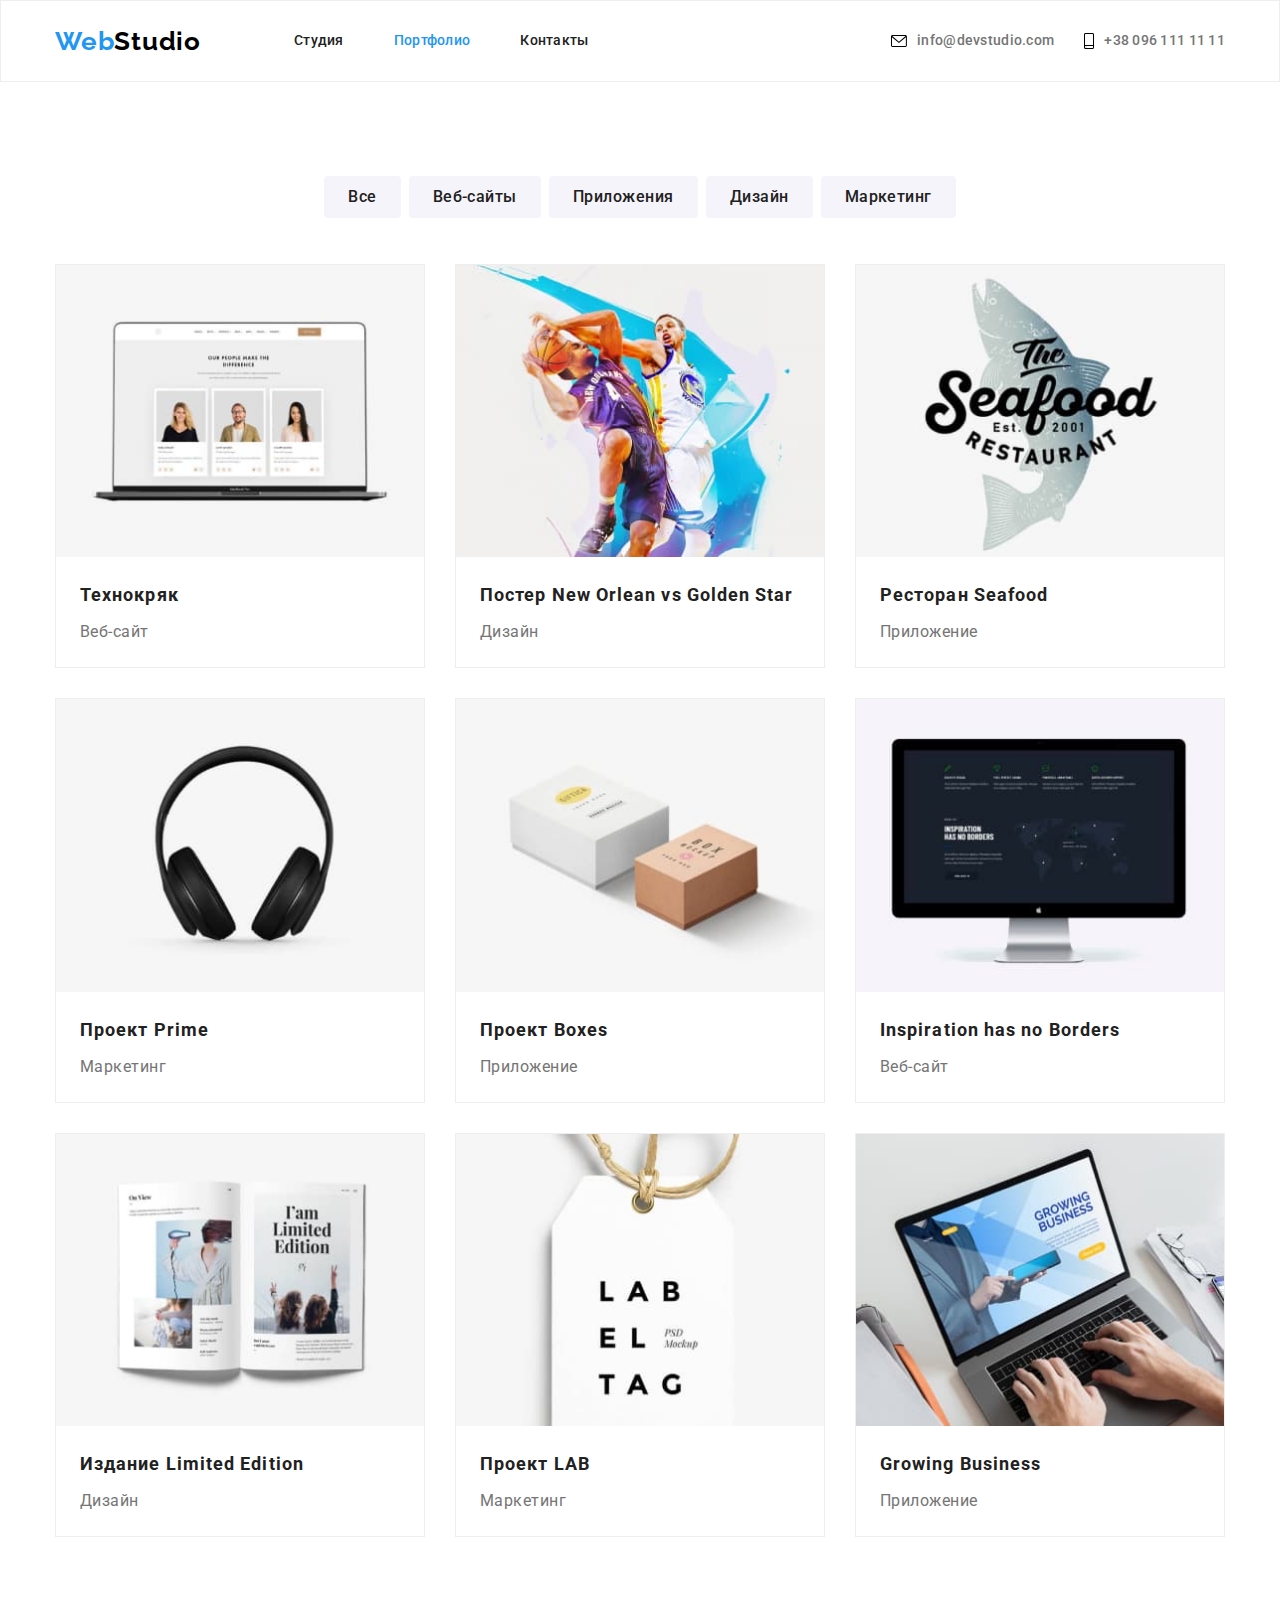
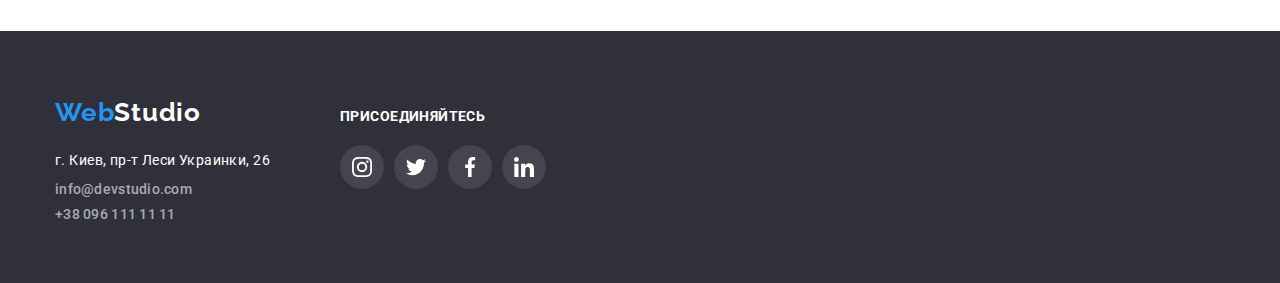
==== portfolio.html @ 32f01237 "склонировала репозиторий и внесла в него файлы 4 работы" ====
<!DOCTYPE html>
<html lang="ru">

<head>
    <meta charset="UTF-8">
    <meta name="viewport" content="width=device-width, initial-scale=1.0">
    <title>Портфолио</title>
    <link
        href="https://fonts.googleapis.com/css2?family=Raleway:wght@700&family=Roboto:wght@400;500;700;900&display=swap"
        rel="stylesheet">
    <link rel="stylesheet"
        href="https://cdnjs.cloudflare.com/ajax/libs/modern-normalize/1.0.0/modern-normalize.min.css" />
    <link rel="stylesheet" href="./css/common.css">
    <link rel="stylesheet" href="./css/portfolio.css">
</head>

<body class="body">
    <!-- Шапка -->
    <header class="header">
        <div class="container">
            <div class="main-header">
                <nav class="main-nav">
                    <a href="./index.html" class="logo"><span class="logo-web">Web</span>Studio</a>
                    <ul class="site-nav list">
                        <li class="item"><a href="./index.html" class="link">Студия</a></li>
                        <li class="item"><a href="./portfolio.html" class="link current">Портфолио</a></li>
                        <li class="item"><a href="#address" class="link">Контакты</a></li>
                    </ul>
                </nav>
                <ul class="header-item list">
                    <li class="item">
                        <a class="link" href="mailto:info@devstudio.com">
                            <svg class="link-icon" width="16" height="12">
                                <use href="./images/sprite.svg#icon-envelope"></use>
                            </svg>
                            info@devstudio.com</a>
                    </li>
                    <li class="item">
                        <a class="link" href="tel:+380961111111">
                            <svg class="link-icon" width="10" height="16">
                                <use href="./images/sprite.svg#icon-smartphone"></use>
                            </svg>
                            +38 096 111 11 11</a>
                    </li>
                </ul>
            </div>
        </div>
    </header>

    <main>
        <!-- Проекты -->
        <section class="project">
            <div class="container">
                <h1 hidden>Проекты</h1>
                <div class="button-project">
                    <ul class="project-list list">
                        <li class="project-btn"><button type="button" class="button secondary">Все</button></li>
                        <li class="project-btn"><button type="button" class="button secondary">Веб-сайты</button></li>
                        <li class="project-btn"><button type="button" class="button secondary">Приложения</button></li>
                        <li class="project-btn"><button type="button" class="button secondary">Дизайн</button></li>
                        <li class="project-btn"><button type="button" class="button secondary">Маркетинг</button></li>
                    </ul>
                </div>
                <ul class="content list">
                    <li class="main-list">
                        <div class="project-img">
                            <img src="./images/img-7.jpg" width="370" height="294" alt="открытый лаптоп">
                            <div class="button-list">
                                <h2 class="title">Технокряк</h2>
                                <p class="text">Веб-сайт</p>
                            </div>
                        </div>
                    </li>
                    <li class="main-list">
                        <div class="project-img">
                            <img src="./images/img-8.jpg" width="370" height="294" alt="двое мужчин играют в баскетбол">
                            <div class="button-list">
                                <h2 class="title">Постер New Orlean vs Golden Star</h2>
                                <p class="text">Дизайн</p>
                            </div>
                        </div>
                    </li>
                    <li class="main-list">
                        <div class="project-img">
                            <img src="./images/img-9.jpg" width="370" height="294" alt="логотип ресторана">
                            <div class="button-list">
                                <h2 class="title">Ресторан Seafood</h2>
                                <p class="text">Приложение</p>
                            </div>
                        </div>
                    </li>
                    <li class="main-list">
                        <div class="project-img">
                            <img src="./images/img-10.jpg" width="370" height="294" alt="наушники">
                            <div class="button-list">
                                <h2 class="title">Проект Prime</h2>
                                <p class="text">Маркетинг</p>
                            </div>
                        </div>
                    </li>
                    <li class="main-list">
                        <div class="project-img">
                            <img src="./images/img-11.jpg" width="370" height="294" alt="две коробочки">
                            <div class="button-list">
                                <h2 class="title">Проект Boxes</h2>
                                <p class="text">Приложение</p>
                            </div>
                        </div>
                    </li>
                    <li class="main-list">
                        <div class="project-img">
                            <img src="./images/img-12.jpg" width="370" height="294" alt="монитор">
                            <div class="button-list">
                                <h2 class="title">Inspiration has no Borders</h2>
                                <p class="text">Веб-сайт</p>
                            </div>
                        </div>
                    </li>
                    <li class="main-list">
                        <div class="project-img">
                            <img src="./images/img-13.jpg" width="370" height="294" alt="открытая книга">
                            <div class="button-list">
                                <h2 class="title">Издание Limited Edition</h2>
                                <p class="text">Дизайн</p>
                            </div>
                        </div>
                    </li>
                    <li class="main-list">
                        <div class="project-img">
                            <img src="./images/img-14.jpg" width="370" height="294" alt="подвеска рекламы">
                            <div class="button-list">
                                <h2 class="title">Проект LAB</h2>
                                <p class="text">Маркетинг</p>
                            </div>
                        </div>
                    </li>
                    <li class="main-list">
                        <div class="project-img">
                            <img src="./images/img-15.jpg" width="370" height="294" alt="руки на лаптопе">
                            <div class="button-list">
                                <h2 class="title">Growing Business</h2>
                                <p class="text">Приложение</p>
                            </div>
                        </div>
                    </li>
                </ul>
            </div>

        </section>
    </main>

    <!-- Подвал -->
    <footer class="footer">
        <div class="container container-icon">
            <div>
                <div class="footer-logo">
                    <a href="./index.html" class="logo-footer"><span class="logo-web">Web</span>Studio</a>
                </div>
                    <address class="address" id="address">
                        г. Киев, пр-т Леси Украинки, 26 <br>
                        <div class="mail">
                            <a href="mailto:info@devstudio.com" class="link">info@devstudio.com</a>
                        </div>
                        <div class="tel">
                            <a href="tel:+380961111111" class="link">+38 096 111 11 11</a>
                        </div>
                    </address>
            </div>

            <div class="footer-icon">
                <h2 class="footer-title">ПРИСОЕДИНЯЙТЕСЬ</h2>
                <ul class="list footer-item">
                    <li class="footer-list">
                        <a class="footer-link" href="https://www.instagram.com/" target="_blank"
                            rel="noopener noreferer" aria-label="instagram">
                            <svg class="footer-svg">
                                <use href="./images/sprite.svg#icon-instagram"></use>
                            </svg>
                        </a>
                    </li>
                    <li class="footer-list">
                        <a class="footer-link" href="https://www.twitter.com/" target="_blank" rel="noopener noreferer"
                            aria-label="twitter">
                            <svg class="footer-svg">
                                <use href="./images/sprite.svg#icon-twitter"></use>
                            </svg>
                        </a>
                    </li>
                    <li class="footer-list">
                        <a class="footer-link" href="https://www.facebook.com/" target="_blank" rel="noopener noreferer"
                            aria-label="facebook">
                            <svg class="footer-svg">
                                <use href="./images/sprite.svg#icon-facebook"></use>
                            </svg>
                        </a>
                    </li>
                    <li class="footer-list">
                        <a class="footer-link" href="https://www.linkedin.com/" target="_blank" rel="noopener noreferer"
                            aria-label="linkedin">
                            <svg class="footer-svg">
                                <use href="./images/sprite.svg#icon-linkedin"></use>
                            </svg>
                        </a>
                    </li>
                </ul>
            </div>
        </div>
    </footer>
</body>

</html>
---- css/common.css ----
:root {
    --primary-text-color: #757575;
    --title-text-color: #212121;
    --accent-color: #2196F3;
    --button-color: #FFFFFF;
    --primary-br-color:#FFFFFF;
    --secondary-br-color:#F5F4FA;
    --footer-br-color: #2F303A;
}




/* основной цвет текста #757575 */
/* вторичный цвет текста #212121 */
/* акцент #2196F3 */
/* кнопка #FFFFFF */
/* первичный цвет заливки #FFFFFF */
/* вторичный цвет заливки  #F5F4FA */
/* цвет заливки подвала #2F303A */






/* portfolio.css */


/* body */

.body {
    background-color: #ffffff;
    color: var(--primary-text-color);
    font-family: Roboto, sans-serif;
}

/* header */

.header {
    background-color: #ffffff;
    color: var(--title-text-color);
}

/* logo */

.logo{
    color: #000000 ;
    font-family: Raleway, sans-serif;

    font-weight: 700;
    font-size: 26px;
    line-height: 1.19;
    letter-spacing: 0.03em;
    text-decoration: none;
}

.logo-footer {
    color: #FFFFFF;
}

.logo-web {
   color:var(--accent-color);
}

.list {
    list-style: none;
}

/* site-nav */

.site-nav .link {
    color: var(--title-text-color);
}

.site-nav .link:hover,
.site-nav .link:focus {
    color: var(--accent-color);
}

.site-nav .link.current {
    color: var(--accent-color);
}

/* link-nav */

.link-nav .link {
    color: var(--primary-text-color);
}

.link-nav .link:hover,
.link-nav .link:focus {
    color:  var(--accent-color);
}

.button {
    color: var(--title-text-color);
    background-color: var(--accent-color);
}

/* footer */

.footer {
    background-color: var(--footer-br-color);
}

.address {
    color: #FFFFFF;
}

.footer .link {
    color: rgba(255, 255, 255, 0.6)
}
---- css/portfolio.css ----
:root {
    --primary-text-color: #757575;
    --title-text-color: #212121;
    --accent-color: #2196F3;
    --button-color: #FFFFFF;
    --primary-br-color:#FFFFFF;
    --secondary-br-color:#F5F4FA;
    --footer-br-color: #2F303A;
}

/* body */

.body {
    background-color: #ffffff;
    color: var(--primary-text-color);

    font-family: Roboto, sans-serif;
}

img {
    display: block;
    max-width: 100%;
    height: auto;
}


.list {
    list-style: none;
    padding: 0;
    margin: 0;
}

.header {
    border: 1px solid rgba(238, 238, 238, 1);
}

.project {
    padding-top: 94px;
    padding-bottom: 94px;
}

.project-list {
    display: flex;
    justify-content: center;
    height: 54px;
}

.content {
    display: flex;
    flex-wrap: wrap;
}


.project-list .project-btn + .project-btn {
    margin-left: 8px;
}


.project-img {
    border: 1px solid rgba(238, 238, 238, 1);
    width: 370px;
}

.main-list {
    margin-right: 30px;
    margin-bottom: 30px;
}


.main-list:nth-child(3n) {
    margin-right: 0;
}

.main-list:nth-last-child(-n+3) {
    margin-bottom: 0px;
}

.project-img:hover {
    box-shadow: 0px 1px 1px rgba(0, 0, 0, 0.12), 0px 4px 4px
    rgba(0, 0, 0, 0.06), 1px 4px 6px
    rgba(0, 0, 0, 0.16);
}

.project-img .title {
    margin-top: 0;
    margin-bottom: 0;
}

.project-img .text {
    margin-top: 0;
    margin-bottom: 0;
}

.container {
    margin-left: auto;
    margin-right: auto;
    width: 1200px;
    padding-right: 15px;
    padding-left: 15px;
}

/* main-nav */

.main-nav {
    align-items: center;
    display: flex;
}

.main-header {
    align-items: center;
    display: flex;
}

/* logo */

.logo{
    color: #000000 ;
    font-family: Raleway, sans-serif;

    font-weight: 700;
    font-size: 26px;
    line-height: 1.19;
    letter-spacing: 0.03em;
    text-decoration: none;
}


.logo-footer {
    color: #FFFFFF;
    font-family: Raleway, sans-serif;

    font-weight: 700;
    font-size: 26px;
    line-height: 1.19;
    letter-spacing: 0.03em;
    text-decoration: none;
}

/* nav */

.site-nav {
    margin-left: 93px;
    display: flex;
}

.site-nav .item + .item {
    margin-left: 50px;
}

.site-nav .link {
    display: block;
    padding-top: 32px;
    padding-bottom: 32px;
    color: var(--title-text-color);
    font-family: Roboto;

    font-weight: 500;
    font-size: 14px;
    line-height: 1.14;
    letter-spacing: 0.02em;
    text-decoration: none;
}

/* header-item */

.header-item {
    display: flex;
    align-items: center;
    margin-left: auto;
}


.header-item .item + .item {
    margin-left: 30px;
}

.link {
    font-family: Roboto;
    font-style: normal;
    font-weight: 500;
    font-size: 14px;
    line-height: 1.14;
    letter-spacing: 0.02em;
    display: flex;
    align-items: center;
}

.link-icon {
    margin-right: 10px;
}

.header-item .link {
    color: var(--primary-text-color);
    text-decoration: none;
}

.link:hover,
.link:focus {
    color: var(--accent-color);
}

.link:hover .link-icon,
.link:focus .linl-icon {
    fill: var(--accent-color);
}

/* title */

.title {
    color: var(--title-text-color);
}

.list .title {
    font-weight: 700;
    font-size: 18px;
    line-height: 2;
    letter-spacing: 0.06em;
}

/* button */

.button {
    color:var(--title-text-color);
    background-color: var(--accent-color);
    font-weight: 500;
    font-size: 16px;
    line-height: 1.62;
    text-align: center;
    letter-spacing: 0.03em;
}

.button-list{
    padding: 20px 24px;
}

.button-list .title {
margin-bottom: 4px;
}


.button-project {
    margin-bottom: 34px;
}

.button.secondary {
    padding: 6px 22px;
    border-radius: 4px;
    border-color: transparent;
    background: var(--secondary-br-color);
}

.button:hover,
.button:focus {
    color: var(--button-color);
    background-color: var(--accent-color);
}

/* text */

.list .text {
    font-weight: 400;
    font-size: 16px;
    line-height: 1.87;
    letter-spacing: 0.03em;
}

/* footer */

.footer {
    height: 252px;
    margin-left: auto;
    margin-right: auto;
    padding-top: 66px;
    padding-bottom: 54px;
    background-color: var(--footer-br-color);
    font-style: normal;
    font-weight: 400;
    font-size: 14px;
    line-height: 1.71;
    letter-spacing: 0.03em;
}

.footer-logo {
    margin-bottom: 20px;
}

.mail {
    margin-top: 9px;
    margin-bottom: 9px;
}


.address {
    color: #ffffff;
    font-style: normal;
}


.footer .link {
    color: rgba(255, 255, 255, 0.6);
    text-decoration: none;
}


.footer-title {
    display: block;
    margin-top: 0;
    margin-bottom: 20px;
}

.footer-item {
    display: flex;
}

.footer-link {
    display: flex;
    width: 44px;
    height: 44px;
    background-color: rgba(255, 255, 255, 0.1);
    justify-content: center;
    align-items: center;
    border: 1px solid transparent;
    border-radius: 50%;
}

.footer-list:not(:last-child) {
    margin-right: 10px;
}

.footer-link:hover,
.footer-link:focus {
    background-color: var(--accent-color);
}

.footer-title {
    color: var(--button-color);
    font-family: Roboto;
    font-style: normal;
    font-weight: 700;
    font-size: 14px;
    line-height: 1.14;
    letter-spacing: 0.03em;
}

.footer-icon {
    margin-left: 70px;
}


.footer-svg {
    width: 20px;
    height: 20px;
    fill: var(--button-color);
}

.container-icon {
    display: flex;
    align-items: baseline;
}
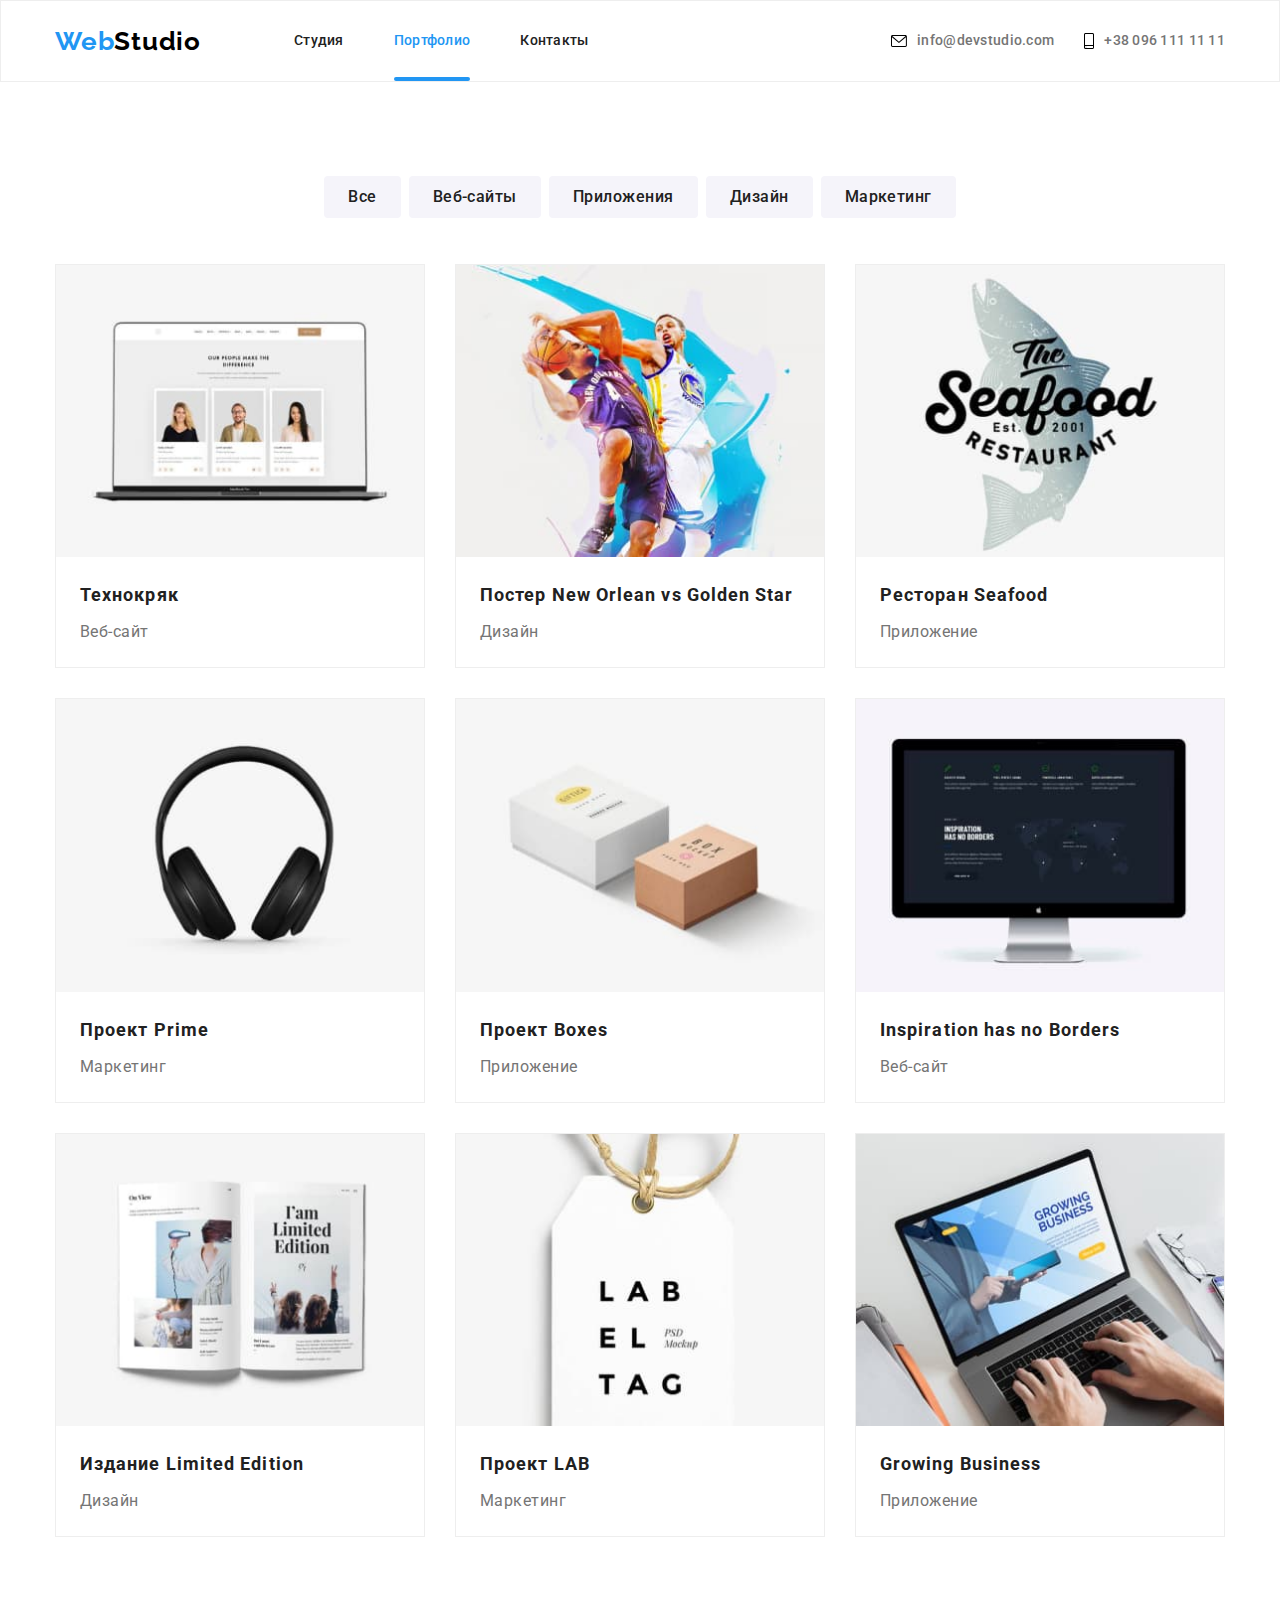
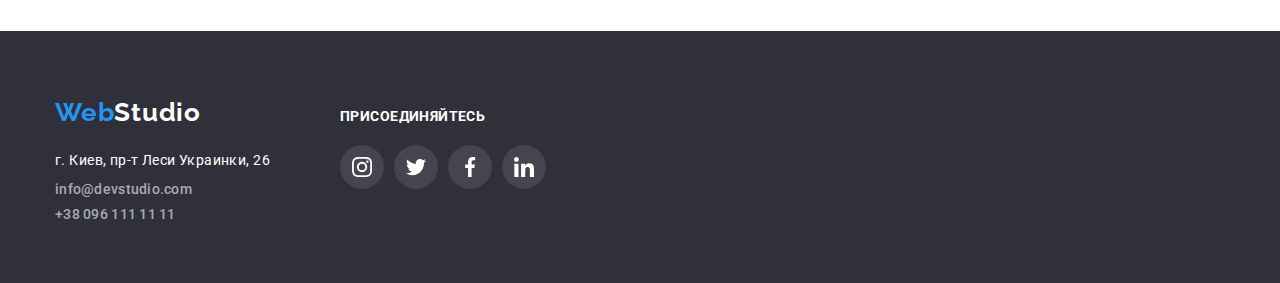
==== commit 2d74ab58: "Сделала синий оверлей, который выезжает" ====
--- a/portfolio.html
+++ b/portfolio.html
@@ -22,9 +22,9 @@
                 <nav class="main-nav">
                     <a href="./index.html" class="logo"><span class="logo-web">Web</span>Studio</a>
                     <ul class="site-nav list">
-                        <li class="item"><a href="./index.html" class="link">Студия</a></li>
-                        <li class="item"><a href="./portfolio.html" class="link current">Портфолио</a></li>
-                        <li class="item"><a href="#address" class="link">Контакты</a></li>
+                        <li class="item"><a href="./index.html" class="header-link">Студия</a></li>
+                        <li class="item"><a href="./portfolio.html" class="header-link current">Портфолио</a></li>
+                        <li class="item"><a href="#address" class="header-link">Контакты</a></li>
                     </ul>
                 </nav>
                 <ul class="header-item list">
@@ -61,89 +61,136 @@
                         <li class="project-btn"><button type="button" class="button secondary">Маркетинг</button></li>
                     </ul>
                 </div>
+            <div>
                 <ul class="content list">
                     <li class="main-list">
-                        <div class="project-img">
+                        <a class="project-img" href="">
+                            <div class="thumb">
                             <img src="./images/img-7.jpg" width="370" height="294" alt="открытый лаптоп">
+                            <div class="projects">
+                                <p>Технокряк это современная площадка распространения коронавируса. Компании используют эту платформу для цифрового шпионажа и атак на защищённые сервера конкурентов.</p>
+                            </div>
+                            </div>
                             <div class="button-list">
                                 <h2 class="title">Технокряк</h2>
                                 <p class="text">Веб-сайт</p>
                             </div>
-                        </div>
-                    </li>
-                    <li class="main-list">
-                        <div class="project-img">
+                        </a>
+                    </li>
+                    <li class="main-list">
+                        <a class="project-img" href="">
+                            <div class="thumb">
                             <img src="./images/img-8.jpg" width="370" height="294" alt="двое мужчин играют в баскетбол">
+                            <div class="projects">
+                                <p>Технокряк это современная площадка распространения коронавируса. Компании используют эту платформу для цифрового шпионажа и атак на защищённые сервера конкурентов.</p>
+                            </div>
+                            </div>
                             <div class="button-list">
                                 <h2 class="title">Постер New Orlean vs Golden Star</h2>
                                 <p class="text">Дизайн</p>
                             </div>
-                        </div>
-                    </li>
-                    <li class="main-list">
-                        <div class="project-img">
+                        </a>
+                    </li>
+                    <li class="main-list">
+                        <a class="project-img" href="">
+                            <div class="thumb">
                             <img src="./images/img-9.jpg" width="370" height="294" alt="логотип ресторана">
+                            <div class="projects">
+                                <p>Технокряк это современная площадка распространения коронавируса. Компании используют эту платформу для цифрового шпионажа и атак на защищённые сервера конкурентов.</p>
+                            </div>
+                            </div>
                             <div class="button-list">
                                 <h2 class="title">Ресторан Seafood</h2>
                                 <p class="text">Приложение</p>
                             </div>
-                        </div>
-                    </li>
-                    <li class="main-list">
-                        <div class="project-img">
+                        </a>
+                    </li>
+                    <li class="main-list">
+                        <a class="project-img" href="">
+                            <div class="thumb">
                             <img src="./images/img-10.jpg" width="370" height="294" alt="наушники">
+                            <div class="projects">
+                                <p>Технокряк это современная площадка распространения коронавируса. Компании используют эту платформу для цифрового шпионажа и атак на защищённые сервера конкурентов.</p>
+                            </div>
+                            </div>
                             <div class="button-list">
                                 <h2 class="title">Проект Prime</h2>
                                 <p class="text">Маркетинг</p>
                             </div>
-                        </div>
-                    </li>
-                    <li class="main-list">
-                        <div class="project-img">
+                        </a>
+                    </li>
+                    <li class="main-list">
+                        <a class="project-img" href="">
+                            <div class="thumb">
                             <img src="./images/img-11.jpg" width="370" height="294" alt="две коробочки">
+                            <div class="projects">
+                                <p>Технокряк это современная площадка распространения коронавируса. Компании используют эту платформу для цифрового шпионажа и атак на защищённые сервера конкурентов.</p>
+                            </div>
+                            </div>
                             <div class="button-list">
                                 <h2 class="title">Проект Boxes</h2>
                                 <p class="text">Приложение</p>
                             </div>
-                        </div>
-                    </li>
-                    <li class="main-list">
-                        <div class="project-img">
+                        </a>
+                    </li>
+                    <li class="main-list">
+                        <a class="project-img" href="">
+                            <div class="thumb">
                             <img src="./images/img-12.jpg" width="370" height="294" alt="монитор">
+                            <div class="projects">
+                                <p>Технокряк это современная площадка распространения коронавируса. Компании используют эту платформу для цифрового шпионажа и атак на защищённые сервера конкурентов.</p>
+                            </div>
+                            </div>
                             <div class="button-list">
                                 <h2 class="title">Inspiration has no Borders</h2>
                                 <p class="text">Веб-сайт</p>
                             </div>
-                        </div>
-                    </li>
-                    <li class="main-list">
-                        <div class="project-img">
+                        </a>
+                    </li>
+                    <li class="main-list">
+                        <a class="project-img" href="">
+                            <div class="thumb">
                             <img src="./images/img-13.jpg" width="370" height="294" alt="открытая книга">
+                            <div class="projects">
+                                <p>Технокряк это современная площадка распространения коронавируса. Компании используют эту платформу для цифрового шпионажа и атак на защищённые сервера конкурентов.</p>
+                            </div>
+                            </div>
                             <div class="button-list">
                                 <h2 class="title">Издание Limited Edition</h2>
                                 <p class="text">Дизайн</p>
                             </div>
-                        </div>
-                    </li>
-                    <li class="main-list">
-                        <div class="project-img">
+                        </a>
+                    </li>
+                    <li class="main-list">
+                        <a class="project-img" href="">
+                            <div class="thumb">
                             <img src="./images/img-14.jpg" width="370" height="294" alt="подвеска рекламы">
+                            <div class="projects">
+                                <p>Технокряк это современная площадка распространения коронавируса. Компании используют эту платформу для цифрового шпионажа и атак на защищённые сервера конкурентов.</p>
+                            </div>
+                            </div>
                             <div class="button-list">
                                 <h2 class="title">Проект LAB</h2>
                                 <p class="text">Маркетинг</p>
                             </div>
-                        </div>
-                    </li>
-                    <li class="main-list">
-                        <div class="project-img">
+                        </a>
+                    </li>
+                    <li class="main-list">
+                        <a class="project-img" href="">
+                            <div class="thumb">
                             <img src="./images/img-15.jpg" width="370" height="294" alt="руки на лаптопе">
+                            <div class="projects">
+                                <p>Технокряк это современная площадка распространения коронавируса. Компании используют эту платформу для цифрового шпионажа и атак на защищённые сервера конкурентов.</p>
+                            </div>
+                            </div>
                             <div class="button-list">
                                 <h2 class="title">Growing Business</h2>
                                 <p class="text">Приложение</p>
                             </div>
-                        </div>
+                        </a>
                     </li>
                 </ul>
+            </div>
             </div>
 
         </section>
--- a/css/portfolio.css
+++ b/css/portfolio.css
@@ -60,13 +60,51 @@
 .project-img {
     border: 1px solid rgba(238, 238, 238, 1);
     width: 370px;
+
+    transition: box-shadow 250ms cubic-bezier(0.4, 0, 0.2, 1),
+    background-color 250ms cubic-bezier(0.4, 0, 0.2, 1);
+}
+
+.project-img:hover .projects {
+    opacity: 1;
+    transform: translateY(0);
+
+}
+
+.projects {
+    position: absolute;
+    opacity: 0;
+
+    display: block;
+    color: var(--button-color);
+    background-color: rgba(33, 150, 243, 0.9);
+
+    transform: translateY(100%);
+    transition:  250ms cubic-bezier(0.4, 0, 0.2, 1);
+}
+
+.projects p {
+    margin: 0;
+    padding: 63px 24px;
+    width: 370px;
+    font-family: Roboto;
+    font-weight: 400;
+    font-size: 18px;
+    line-height: 1.56;
+    letter-spacing: 0.03em;
+}
+
+.thumb {
+    position: relative;
+    display: flex;
+    overflow: hidden;
 }
 
 .main-list {
     margin-right: 30px;
     margin-bottom: 30px;
-}
-
+
+}
 
 .main-list:nth-child(3n) {
     margin-right: 0;
@@ -74,6 +112,13 @@
 
 .main-list:nth-last-child(-n+3) {
     margin-bottom: 0px;
+}
+
+.project-img {
+    text-decoration: none;
+    display: block;
+
+
 }
 
 .project-img:hover {
@@ -82,15 +127,6 @@
     rgba(0, 0, 0, 0.16);
 }
 
-.project-img .title {
-    margin-top: 0;
-    margin-bottom: 0;
-}
-
-.project-img .text {
-    margin-top: 0;
-    margin-bottom: 0;
-}
 
 .container {
     margin-left: auto;
@@ -148,7 +184,9 @@
     margin-left: 50px;
 }
 
-.site-nav .link {
+.site-nav .header-link {
+    position: relative;
+
     display: block;
     padding-top: 32px;
     padding-bottom: 32px;
@@ -160,6 +198,29 @@
     line-height: 1.14;
     letter-spacing: 0.02em;
     text-decoration: none;
+}
+
+.site-nav .header-link.current {
+    color: var(--accent-color);
+}
+
+.site-nav .header-link:hover,
+.site-nav .header-link:focus {
+    color: var(--accent-color);
+}
+
+.current::after {
+    position: absolute;
+    left: 0;
+    bottom: 0;
+
+    content: "";
+    display: block;
+    width: 100%;
+    height: 4px;
+
+    background: var(--accent-color);
+    border-radius: 2px;
 }
 
 /* header-item */
@@ -184,10 +245,18 @@
     letter-spacing: 0.02em;
     display: flex;
     align-items: center;
+
+    transition: color 250ms cubic-bezier(0.4, 0, 0.2, 1);
+}
+
+.header-link {
+    transition: color 250ms cubic-bezier(0.4, 0, 0.2, 1)
 }
 
 .link-icon {
     margin-right: 10px;
+
+    transition: color 250ms cubic-bezier(0.4, 0, 0.2, 1);
 }
 
 .header-item .link {
@@ -201,7 +270,7 @@
 }
 
 .link:hover .link-icon,
-.link:focus .linl-icon {
+.link:focus .link-icon {
     fill: var(--accent-color);
 }
 
@@ -228,14 +297,21 @@
     line-height: 1.62;
     text-align: center;
     letter-spacing: 0.03em;
+
+    transition: background-color 250ms cubic-bezier(0.4, 0, 0.2, 1);
 }
 
 .button-list{
     padding: 20px 24px;
 }
 
+.button-list .text {
+    color: var(--primary-text-color);
+}
+
 .button-list .title {
-margin-bottom: 4px;
+    margin-top: 0;
+    margin-bottom: 4px;
 }
 
 
@@ -248,6 +324,8 @@
     border-radius: 4px;
     border-color: transparent;
     background: var(--secondary-br-color);
+
+    /* transition: background-color 250ms cubic-bezier(0.4, 0, 0.2, 1); */
 }
 
 .button:hover,
@@ -259,6 +337,8 @@
 /* text */
 
 .list .text {
+    margin-top: 0;
+    margin-bottom: 0;
     font-weight: 400;
     font-size: 16px;
     line-height: 1.87;
@@ -291,10 +371,16 @@
 }
 
 
+.footer .link:hover,
+.footer .link:focus {
+    color: var(--accent-color);
+}
+
 .address {
     color: #ffffff;
     font-style: normal;
 }
+
 
 
 .footer .link {
@@ -322,6 +408,8 @@
     align-items: center;
     border: 1px solid transparent;
     border-radius: 50%;
+
+    transition: background-color 250ms cubic-bezier(0.4, 0, 0.2, 1);
 }
 
 .footer-list:not(:last-child) {
